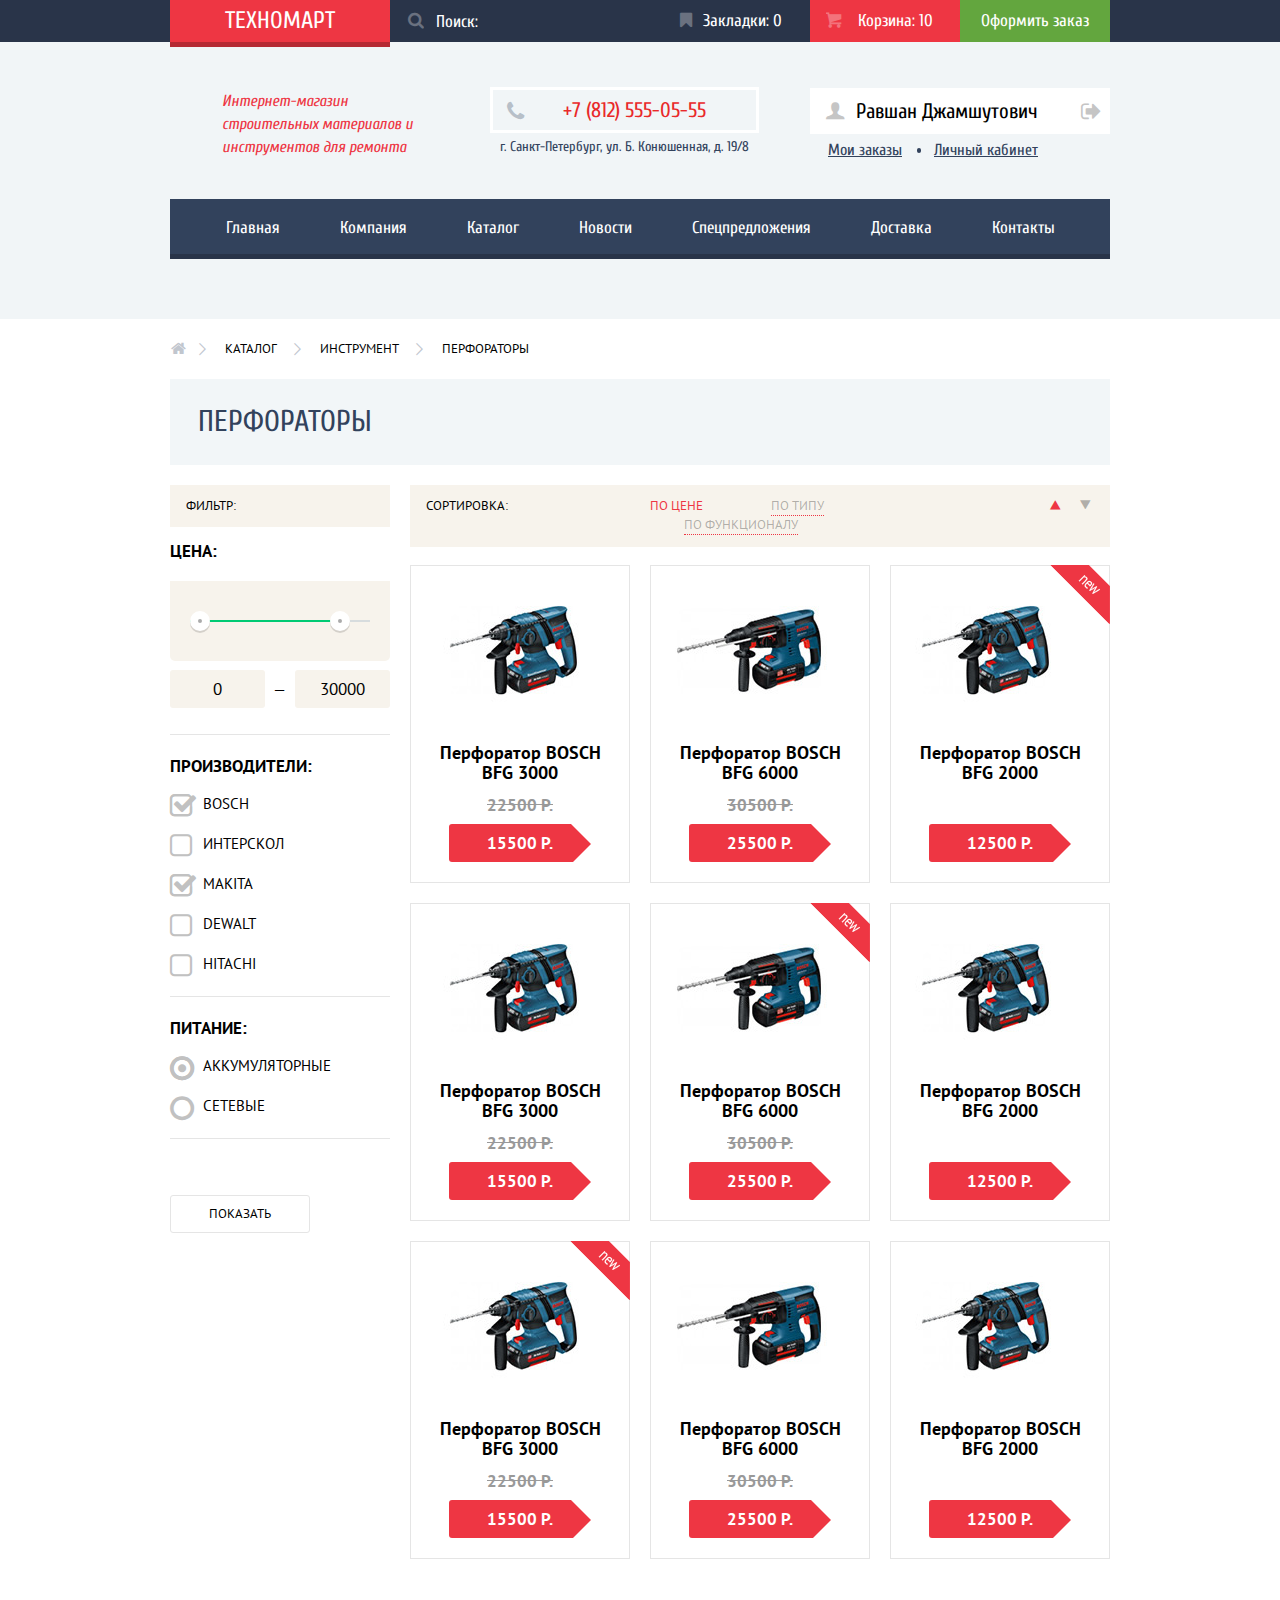
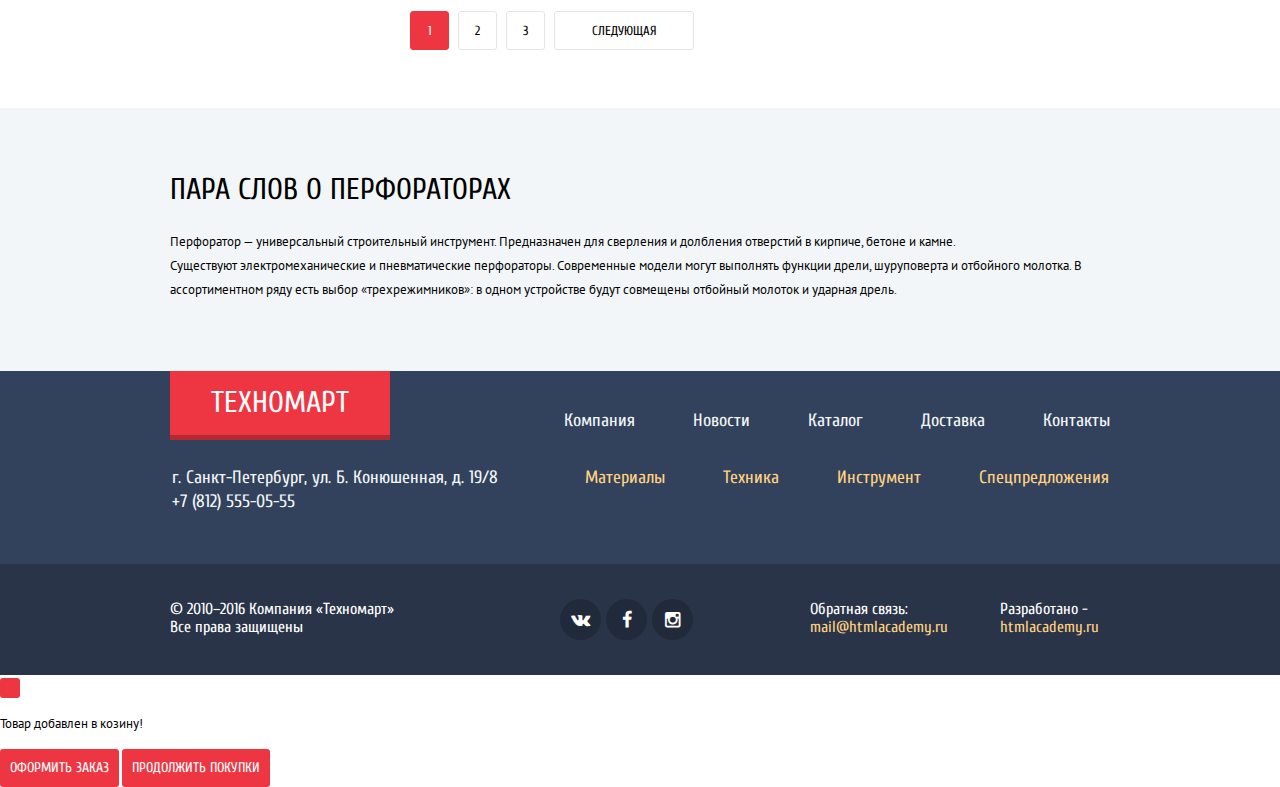
==== catalog.html @ 9ab0a79d "flag-new" ====
<!DOCTYPE html>
<html lang="ru">
  <head>
    <meta charset="utf-8">
    <title>Техномарт - Каталог</title>
    <link rel="stylesheet" href="css/normalize.css">
    <link rel="stylesheet" href="https://fonts.googleapis.com/css?family=Cuprum:400,400i,700%7CPT+Sans:400,700&subset=cyrillic">
    <link rel="stylesheet" href="css/style.css">
  </head>
  <body>
    <header class="main-header">
      <div class = "header-top-bar">
        <div class="wrapper clearfix">
          <div class="logo">
            <a class="logo-catalog" href="index.html">Техномарт</a>
          </div>
          <div class="form-search">
            <form action="/search" method="post">
              <input class ="search" id="search" name ="search" type="search" placeholder="Поиск:">
              <label class="icon-search icon-item" for="search"></label>
            </form>
          </div>
          <ul class="additional-menu">
            <li class="bookmarks"><a class="icon-item" href="#">Закладки: 0</a></li>
            <li class="cart"><a class="icon-item item-menu-full" href="#">Корзина: 10</a></li>
            <li class="order"><a href="#">Оформить заказ</a></li>
          </ul>
        </div>
      </div>
      <div class="header-bottom-bar">
        <div class="wrapper  wrapper-header-bar">
          <div class="shop-info clearfix">
            <p class="shop-about">
              Интернет-магазин строительных материалов и инструментов для ремонта
            </p>
            <div class="shop-contacts">
              <div class="shop-phone">
                +7 (812) 555-05-55
              </div>
              <p class="shop-adress">
                г. Санкт-Петербург, ул. Б. Конюшенная, д. 19/8
              </p>
            </div>
            <div class="user-block">
              <div class="user-block-sign-out">
                <div class="btn-user">
                  <a class="btn btn-user-block user-profile icon-item" href="user-profile.html">Равшан Джамшутович</a>
                  <a class="btn btn-user-block user-sign-out icon-item" href="user-sign-out.html"></a>
                </div>
                <div class="user-info">
                  <a class="my-orders" href="my-orders.html">Мои заказы</a>
                  <a class="user-management" href="user-management.html">Личный кабинет</a>
                </div>
              </div>
            </div>
          </div>
          <nav class="main-navigation">
            <ul>
              <li class="main-navigation-item"><a href="index.html">Главная</a></li>
              <li class="main-navigation-item"><a href="#">Компания</a></li>
              <li class="main-navigation-item"><a href="#">Каталог</a></li>
              <li class="main-navigation-item"><a href="#">Новости</a></li>
              <li class="main-navigation-item"><a href="#">Спецпредложения</a></li>
              <li class="main-navigation-item"><a href="#">Доставка</a></li>
              <li class="main-navigation-item"><a href="#">Контакты</a></li>
            </ul>
          </nav>
        </div>
      </div>
    </header>
    <main>
      <div class="wrapper">
        <ul class="breadcrumbs">
  	      <li class="breadcrumbs-index">
  		      <a href="index.html" class="icon-home"></a>
  	      </li>
  	      <li>
  		      <a href="#">Каталог</a>
  	      </li>
          <li>
  		      <a href="#">Инструмент</a>
  	      </li>
  	      <li>
  		      <a>Перфораторы</a>
  	      </li>
        </ul>
        <h1 class="page-title">Перфораторы</h1>
        <div class="catalog-content clearfix">
          <div class="filter-block">
            <form action="https://echo.htmlacademy.ru" method="get">
              <div class="form-title">Фильтр:</div>
              <fieldset class="price-block">
                <legend>Цена:</legend>
                <div class="range-controls">
                  <div class="scale">
                    <div class="bar"></div>
                  </div>
                  <div class="toggle toggle-min"></div>
                  <div class="toggle toggle-max"></div>
                </div>
                <div class="price-controls">
                  <input class="min-price" type="text" name="min-price" value="0">
                  <span>&mdash;</span>
                  <input class="max-price" type="text" name="max-price" value="30000">
                </div>
              </fieldset>

              <fieldset class="brands-block">
                <legend>Производители:</legend>
                <input class="filter-item" id="bosch" type="checkbox" name="bosch" checked>
                <label for="bosch">Bosch</label>
                <input class="filter-item" id = "interscol" type="checkbox" name="interscol">
                <label for="interscol">Интерскол</label>
                <input class="filter-item" id="makita" type="checkbox" name="makita" checked>
                <label for="makita">Makita</label>
                <input class="filter-item" id="dewalt" type="checkbox" name="dewalt">
                <label for="dewalt">Dewalt</label>
                <input class="filter-item" id="hitachi" type="checkbox" name="hitachi">
                <label for="hitachi">Hitachi</label>
              </fieldset>

              <fieldset class="product-type-block">
                <legend>Питание:</legend>
                <input class="filter-item" id="battery" type="radio" name="product-group" value="battery" checked>
                <label for="battery">Аккумуляторные</label>
                <input class="filter-item" id="net" type="radio" name="product-group" value="net">
                <label for="net">Сетевые</label>
              </fieldset>

              <button class="btn-filter btn-filter-hotels" type="submit">Показать</button>
            </form>
          </div>
          <div class="filter-results">
            <div class="sort clearfix">
              <span class="sort-title">Сортировка:</span>
              <ul class="sort-type">
                <li>
                  <a class="active-sort-item" href="#">по цене</a>
                </li>
                <li>
                  <a href="#">по типу</a>
                </li>
                <li>
                  <a href="#">по функционалу</a>
                </li>
              </ul>
              <ul class="sort-order">
                <li>
                  <a class="icon-up-dir active-sort-item" href="#"></a>
                </li>
                <li>
                  <a class="icon-down-dir" href="#"></a>
                </li>
              </ul>
            </div>
            <div class="product-list">
              <article class="product product-catalog">
                <div class="actions">
                  <a class="buy" href="#">Купить</a>
                  <a class="bookmark" href="#">В закладки</a>
                </div>
                <div class="image">
                  <img src="img/perforator-bfg-3000.jpg" width="218" height="177" alt="Перфоратор Bosch BFG-3000">
                </div>
                <h1 class="product-title">
                  <a href="#">
                    <span class="product-name">Перфоратор BOSCH</span>
                    <span class="product-type">BFG 3000</span>
                  </a>
                </h1>
                <div class="old-price">22500 Р.</div>
                <div class="price">15500 Р.</div>
              </article>
              <article class="product product-catalog">
                <div class="actions">
                  <a class="buy" href="#">Купить</a>
                  <a class="bookmark" href="#">В закладки</a>
                </div>
                <div class="image">
                  <img src="img/perforator-bfg-6000.jpg" width="218" height="177" alt="Перфоратор BOSCH BFG-6000">
                </div>
                <h1 class="product-title">
                  <a href="#">
                    <span class="product-name">Перфоратор BOSCH</span>
                    <span class="product-type">BFG 6000</span>
                  </a>
                </h1>
                <div class="old-price">30500 Р.</div>
                <div class="price">25500 Р.</div>
              </article>
              <article class="product product-catalog flag-new">
                <div class="actions">
                  <a class="buy" href="#">Купить</a>
                  <a class="bookmark" href="#">В закладки</a>
                </div>
                <div class="image">
                  <img src="img/perforator-bfg-2000.jpg" width="218" height="177" alt="Перфоратор BOSCH BFG-2000">
                </div>
                <h1 class="product-title">
                  <a href="#">
                    <span class="product-name">Перфоратор BOSCH</span>
                    <span class="product-type">BFG 2000</span>
                  </a>
                </h1>
                <div class="old-price"></div>
                <div class="price">12500 Р.</div>
              </article>
              <article class="product product-catalog">
                <div class="actions">
                  <a class="buy" href="#">Купить</a>
                  <a class="bookmark" href="#">В закладки</a>
                </div>
                <div class="image">
                  <img src="img/perforator-bfg-3000.jpg" width="218" height="177" alt="Перфоратор BOSCH BFG-3000">
                </div>
                <h1 class="product-title">
                  <a href="#">
                    <span class="product-name">Перфоратор BOSCH</span>
                    <span class="product-type">BFG 3000</span>
                  </a>
                </h1>
                <div class="old-price">22500 Р.</div>
                <div class="price">15500 Р.</div>
              </article>
              <article class="product product-catalog flag-new">
                <div class="actions">
                  <a class="buy" href="#">Купить</a>
                  <a class="bookmark" href="#">В закладки</a>
                </div>
                <div class="image">
                  <img src="img/perforator-bfg-6000.jpg" width="218" height="177" alt="Перфоратор BOSCH BFG-6000">
                </div>
                <h1 class="product-title">
                  <a href="#">
                    <span class="product-name">Перфоратор BOSCH</span>
                    <span class="product-type">BFG 6000</span>
                  </a>
                </h1>
                <div class="old-price">30500 Р.</div>
                <div class="price">25500 Р.</div>
              </article>
              <article class="product product-catalog">
                <div class="actions">
                  <a class="buy" href="#">Купить</a>
                  <a class="bookmark" href="#">В закладки</a>
                </div>
                <div class="image">
                  <img src="img/perforator-bfg-2000.jpg" width="218" height="177" alt="Перфоратор BOSCH BFG-2000">
                </div>
                <h1 class="product-title">
                  <a href="#">
                    <span class="product-name">Перфоратор BOSCH</span>
                    <span class="product-type">BFG 2000</span>
                  </a>
                </h1>
                <div class="old-price"></div>
                <div class="price">12500 Р.</div>
              </article>
              <article class="product product-catalog flag-new">
                <div class="actions">
                  <a class="buy" href="#">Купить</a>
                  <a class="bookmark" href="#">В закладки</a>
                </div>
                <div class="image">
                  <img src="img/perforator-bfg-3000.jpg" width="218" height="177" alt="Перфоратор BOSCH BFG-3000">
                </div>
                <h1 class="product-title">
                  <a href="#">
                    <span class="product-name">Перфоратор BOSCH</span>
                    <span class="product-type">BFG 3000</span>
                  </a>
                </h1>
                <div class="old-price">22500 Р.</div>
                <div class="price">15500 Р.</div>
              </article>
              <article class="product product-catalog">
                <div class="actions">
                  <a class="buy" href="#">Купить</a>
                  <a class="bookmark" href="#">В закладки</a>
                </div>
                <div class="image">
                  <img src="img/perforator-bfg-6000.jpg" width="218" height="177" alt="Перфоратор BOSCH BFG-6000">
                </div>
                <h1 class="product-title">
                  <a href="#">
                    <span class="product-name">Перфоратор BOSCH</span>
                    <span class="product-type">BFG 6000</span>
                  </a>
                </h1>
                <div class="old-price">30500 Р.</div>
                <div class="price">25500 Р.</div>
              </article>
              <article class="product product-catalog">
                <div class="actions">
                  <a class="buy" href="#">Купить</a>
                  <a class="bookmark" href="#">В закладки</a>
                </div>
                <div class="image">
                  <img src="img/perforator-bfg-2000.jpg" width="218" height="177" alt="Перфоратор BOSCH BFG-2000">
                </div>
                <h1 class="product-title">
                  <a href="#">
                    <span class="product-name">Перфоратор BOSCH</span>
                    <span class="product-type">BFG 2000</span>
                  </a>
                </h1>
                <div class="old-price"></div>
                <div class="price">12500 Р.</div>
              </article>
            </div>
            <ul class="pagination">
              <li>
                <a href="#prev" class="btn prev-btn-page">предыдущая</a>
              </li>
              <li>
                <a href="#1" class="btn btn-page current">1</a>
              </li>
              <li>
                <a href="#2" class="btn btn-page">2</a>
              </li>
              <li>
                <a href="#3" class="btn btn-page">3</a>
              </li>
              <li>
                <a href="#next" class="btn next-btn-page">следующая</a>
              </li>
            </ul>
          </div>
        </div>
      </div>

      <div class="catalog-info">
        <div class="wrapper">
          <h2 class="catalog-info-title">Пара слов о перфораторах</h2>
          <p class="catalog-info-text">
            Перфоратор — универсальный строительный инструмент. Предназначен для сверления и долбления отверстий в кирпиче, бетоне и камне.<br>
            Существуют электромеханические и пневматические перфораторы. Современные модели могут выполнять функции дрели, шуруповерта и отбойного молотка. В ассортиментном ряду есть выбор «трехрежимников»: в одном устройстве будут совмещены отбойный молоток и ударная дрель.
          </p>
        </div>
      </div>

    </main>
    <footer class="main-footer">
      <div class="footer-top-bar">
        <div class="wrapper">
          <div class="top-container clearfix">
            <a class="logo" href="index.html">Техномарт</a>
            <ul class="footer-navigation">
              <li><a href="#">Компания</a></li>
              <li><a href="#">Новости</a></li>
              <li><a href="#">Каталог</a></li>
              <li><a href="#">Доставка</a></li>
              <li><a href="#">Контакты</a></li>
            </ul>
          </div>
          <div class="bottom-container clearfix">
            <p class="footer-contacts">
              г. Санкт-Петербург, ул. Б. Конюшенная, д. 19/8<br>
              +7 (812) 555-05-55
            </p>
            <ul class="footer-navigation-additional">
              <li><a href="#">Материалы</a></li>
              <li><a href="#">Техника</a></li>
              <li><a href="#">Инструмент</a></li>
              <li><a href="#">Спецпредложения</a></li>
            </ul>
          </div>
        </div>
      </div>
      <div class="footer-bottom-bar">
        <div class="wrapper clearfix">
          <div class="footer-company">
            <p>
              © 2010–2016 Компания «Техномарт»<br>
              Все права защищены
            </p>
          </div>
          <div class="footer-social">
            <a class="social-btn social-btn-vk" href="#"></a>
            <a class="social-btn social-btn-fb" href="#"></a>
            <a class="social-btn social-btn-inst" href="#"></a>
          </div>
          <div class="footer-info">
            <span class="footer-info-title">Обратная связь:</span>
            <a class="footer-info-text" href="mailto:mail@htmlacademy.ru">mail@htmlacademy.ru</a>
          </div>
          <div class="footer-info footer-designed">
            <span class="footer-info-title">Разработано -</span>
            <a class="footer-info-text" href="http://htmlacademy.ru">htmlacademy.ru</a>
          </div>
        </div>
      </div>
    </footer>
    <div class="message-info-add-card">
      <div class="btn btn-close"></div>
      <p class="information-message">
        Товар добавлен в козину!
      </p>
      <div class="bottom-part">
        <a class="btn btn-to-order" href="#">Оформить заказ</a>
        <a class="btn btn-back-catalog" href="#">Продолжить покупки</a>
      </div>
    </div>
  </body>
</html>
---- css/style.css ----
html,
body {
  margin: 0;
  padding: 0;
}

body {
  font-size: 13px;
  line-height: 24px;
  font-weight: 400;
  font-family: "PT Sans", "Arial", sans-serif;
  color: #000000;

  background-color: #ffffff;
}

@font-face {
  font-weight: normal;
  font-style: normal;

  font-family: "symbols-technomart";
  src: url("../fonts/symbols-technomart.woff") format("woff"),
       url("../fonts/symbols-technomart.woff2") format("woff2");
}

[class^="icon-"]::before,
[class*=" icon-"]::before {
  display: inline-block;
  vertical-align: top;
  width: 1em;
  margin-right: 0.2em;
  margin-left: 0.2em;

  font-weight: normal;
  line-height: 1em;
  font-family: "symbols-technomart";
  text-align: center;
  text-transform: none;
  text-decoration: inherit;
  font-style: normal;
  font-variant: normal;
  speak: none;
}

.icon-left::before { content: "\3c"; } /* "&lt;" */
.icon-right::before { content: "\3e"; } /* "&gt;" */
.icon-basket::before { content: "\62"; } /* "b" */
.icon-facebook::before { content: "\66"; } /* "f" */
.icon-twitter::before { content: "\74"; } /* "t" */
.icon-vk::before { content: "\76"; } /* "v" */
.icon-up::before { content: "\2c4"; } /* "˄" */
.icon-down::before { content: "\2c5"; } /* "˅" */
.icon-left-big::before { content: "\2190"; } /* "←" */
.icon-right-big::before { content: "\2192"; } /* "→" */
.icon-login::before { content: "\2386"; } /* "⎆" */
.icon-logout::before { content: "\241b"; } /* "␛" */
.icon-up-dir::before { content: "\25b2"; } /* "▲" */
.icon-down-dir::before { content: "\25bc"; } /* "▼" */
.icon-circle::before { content: "\25cb"; } /* "○" */
.icon-circle-dot::before { content: "\25cf"; } /* "●" */
.icon-star::before { content: "\2605"; } /* "★" */
.icon-check-off::before { content: "\2610"; } /* "☐" */
.icon-check-on::before { content: "\2611"; } /* "☑" */
.icon-youtube::before { content: "\f39e"; } /* "" */
.icon-home::before { content: "🏠"; } /* "\1f3e0" */
.icon-user::before { content: "👨"; } /* "\1f468" */
.icon-phone::before { content: "📞"; } /* "\1f4de" */
.icon-instagramm::before { content: "📷"; } /* "\1f4f7" */
.icon-search::before { content: "🔍"; } /* "\1f50d" */
.icon-bookmark::before { content: "🔖"; } /* "\1f516" */

h2 {
  font-family: "Cuprum", "Arial", sans-serif;
  font-weight: 400;
  color: #000000;
  text-transform: uppercase;
}

.clearfix::after {
  content: "";
  display: table;
  clear: both;
}

.wrapper {
  width: 940px;
  margin: 0 auto;
  padding: 0 10px;
}

.main-header {
  background-color: #f1f5f7;
  color: #000000;
}

.main-header-index {
  margin-bottom: 60px;
}

.header-top-bar {
  background-color: #293449;
  color: #ffffff;
}

.logo {
  float: left;
  width: 220px;
  box-sizing: border-box;
  background-color: #ee3643;

  font-weight: 400;
  font-family: "Cuprum", "Arial", sans-serif;
  color: #ffffff;
  text-transform: uppercase;

  box-shadow: 0 5px 0 0 #b52933;
}

.main-header .logo-index,
.main-header .logo-catalog {
  margin: 0;
  padding: 9px 10px;

  font-size: 24px;
  line-height: 24px;
  text-align: center;
}

.main-header .logo-index {
  font-weight: 400;
}

.main-header .logo-catalog {
  display: block;
  text-decoration: none;
  outline: none;
  font-family: "Cuprum", "Arial", sans-serif;
  color: inherit;
}

.main-header .logo:hover {
  background-color: #ca2c37;
  box-shadow: 0 5px 0 0 #9a212a;
}

.main-header .logo:active {
  background-color: #ba2732;
  box-shadow: 0 5px 0 0 #8e1e26;
}

.form-search {
  box-sizing: border-box;
  float: left;
  width: 270px;
  position: relative;
  font-size: 0;
}

.icon-search::before {
  top: 12px;
  left: 14px;
  content: "\1f50d";
}

.search {
  box-sizing: border-box;
  width: 100%;
  padding: 12px 10px;
  padding-left: 46px;
  background-color: transparent;
  font-family: "Cuprum", "Arial", sans-serif;
  font-size: 17px;
  line-height: 18px;
  height: 42px;
  color: inherit;
  border: none;
  outline: none;
}

.search:focus {
  background-color: #ffffff;
  color: #000000;
}

.search:focus ~ label::before {
  color: #ee3643;
  opacity: 1;
}

.search::-webkit-input-placeholder {
  color: #ffffff;
  opacity: 1;
}

.search::-moz-placeholder {
  color: #ffffff;
  opacity: 1;
}

.additional-menu {
  float: right;
  width: 450px;

  margin: 0;
  padding: 0;

  list-style: none;
  font-family: "Cuprum", "Arial", sans-serif;
  font-size: 0;
}

.additional-menu li {
  display: inline-block;
  vertical-align: top;

  font-size: 17px;
  line-height: 18px;
}

.additional-menu a {
  display: block;
  padding: 12px 21px;

  color: inherit;
  text-decoration: none;
}

.item-menu-full {
  background-color: #ee3643;
  color: #ffffff;
}

.icon-item::before {
  font-family: "symbols-technomart";
  font-size: 17px;
  line-height: 18px;
  position: absolute;
  color: #ffffff;
  opacity: 0.3;
}

.bookmarks a {
  position: relative;
  box-sizing: border-box;
  padding-left: 43px;
  padding-right: 10px;
  width: 150px;
}

.bookmarks a::before {
  left: 14px;
  content: "\1f516";
}

.cart a {
  position: relative;
  box-sizing: border-box;
  padding-left: 48px;
  padding-right: 10px;
  width: 150px;
}

.cart a::before {
  left: 12px;
  content: "\62";
}

.search::before {
  left: 17px;
  content: "\1f50d";
}

.order a {
  background-color: #63a63e;
}

.additional-menu a:hover {
  background-color: #212a3a;
  color: #ffffff;
}

.order a:hover {
  background-color: #5fbb2d;
}

.additional-menu .item-menu-full:hover {
  background-color: #ee3643;
  color: #ffffff;
}

.icon-item:hover::before {
  color: #ffffff;
  opacity: 1;
  cursor: pointer;
}

.additional-menu a:active {
  background-color: #161d29;
  opacity: 0.6;
}

.order a:active {
  background-color: #518534;
  opacity: 0.6;
}

.additional-menu .item-menu-full:active {
  background-color: #ee3643;
  color: #ffffff;
}

.icon-item:active::before {
  opacity: 0.5;
}

.icon-search:active::before {
  color: #ee3643;
}

.shop-about {
  float: left;
  width: 300px;
  box-sizing: border-box;
  margin: 0;
  margin-right: 20px;
  padding: 48px 52px;
  padding-bottom: 40px;

  font-family: "Cuprum", "Arial", sans-serif;
  font-weight: 400;
  font-size: 16px;
  line-height: 23px;
  font-style: italic;
  color: #ee3643;
}

.shop-contacts {
  float: left;
  width: 300px;

  font-family: "Cuprum", "Arial", sans-serif;
  font-weight: 400;
  font-size: 0;
}

.shop-phone {
  position: relative;
  display: inline-block;
  vertical-align: top;
  margin: 0;
  margin-top: 45px;
  padding: 11px 50px;
  padding-left: 70px;
  border: 3px solid #ffffff;
  text-align: center;
  font-size: 21px;
  line-height: 18px;
  color: #e9292a;
}

.shop-phone::before {
  font-family: "symbols-technomart";
  font-size: 22px;
  line-height: 18px;
  position: absolute;
  color: #b7bfc8;
  top: 12px;
  left: 14px;
  content: "\1f4de";
}

.shop-adress {
  display: inline-block;
  vertical-align: top;
  margin: 0;
  padding: 2px 10px;
  font-size: 14px;
  line-height: 24px;
  color: #32425c;
}

.user-block {
  float: right;
  width: 300px;
}

.user-block-sign-in,
.user-block-sign-out {
  margin: 0;
  margin-top: 46px;
  font-size: 0;
}

.btn {
  display: inline-block;
  vertical-align: middle;
  padding: 10px 10px;
  text-align: center;
  text-decoration: none;
  text-transform: uppercase;
  font-size: 14px;
  line-height: 18px;
  font-family: "Cuprum", "Arial", sans-serif;
  background-color: #ee3643;
  color: #ffffff;
  border: none;
  outline: none;
  cursor: pointer;
  border-radius: 3px;
}

.btn-user {
  margin-bottom: 4px;
  padding: 10px 0;
  background-color: #ffffff;
  color: #000000;
}

.btn-user-block {
  padding: 13px 24px;
  background-color: #ffffff;
  color: #000000;
  font-size: 21px;
  line-height: 18px;
  text-transform: none;
}

.btn-login {
  position: relative;
  margin-left: 20px;
  margin-right: 10px;
  padding-left: 46px;
}

.user-profile {
  position: relative;
  margin-right: 10px;
  padding: 0;
  padding-left: 46px;
}

.user-sign-out {
  position: relative;
  padding-left: 28px;
  padding-right: 10px;
}

.btn-login::before {
  font-size: 22px;
  color: #c5c5c5;
  opacity: 1;
  content: "\2386";
  left: 10px;
  top: 12px;
}

.user-profile::before {
  font-size: 18px;
  color: #c5c5c5;
  opacity: 1;
  content: "\1f468";
  left: 12px;
}

.user-sign-out::before {
  font-size: 22px;
  color: #c5c5c5;
  opacity: 1;
  content: "\241b";
  top: 4px;
  left: 28px;
}

.user-block a:hover::before {
  color: #32425c;
}

.user-info a {
  display: inline-block;
  vertical-align: top;
  font-family: "Cuprum", "Arial", sans-serif;
  font-size: 16px;
  color: #32425c;
}

.user-info a:hover,
.user-block-sign-in a:hover {
  color: #ee3643;
}

.user-info a:active {
  color: #cacfd5;
}

.btn-user a:active,
.user-block-sign-in a:active {
  color: #cacaca;
}

.btn-user a:active::before,
.user-block-sign-in a:active::before {
  color: #c5c5c5;
  opacity: 1;
}

.my-orders {
  position: relative;
  padding-right: 20px;
  margin-left: 18px;
  margin-right: 12px;
}

.my-orders::after {
  position: absolute;
  top: 50%;
  right: 1px;
  margin-top: -2px;
  content: "";
  display: block;
  width: 4px;
  height: 5px;
  border-radius: 2px;
  background-color: #32425c;
}

.wrapper-header-bar {
  border-bottom: 1px solid transparent;
}

.main-navigation {
  margin-bottom: 64px;
  background-color: #32425c;
  color: #ffffff;
  box-shadow: 0 5px 0 0 #293449;
}

.main-navigation ul {
  margin: 0;
  padding: 0;
  list-style: none;
  font-family: "Cuprum", "Arial", sans-serif;
  font-size: 0;
  text-align: center;
}

.main-navigation li {
  display: inline-block;
  vertical-align: top;
  font-size: 17px;
  line-height: 17px;
}

.main-navigation a {
  display: block;
  padding: 18px 30px;
  padding-top: 20px;
  color: inherit;
  text-decoration: none;
}

.main-navigation a:hover {
  background-color: #293449;
}

.main-navigation a:active {
  background-color: #1d2739;
  color: rgba(255, 255, 255, 0.5);
}

.promo {
  margin-bottom: 52px;
}

.promo .promo-row-top {
  margin-bottom: 20px;
}

.promo .promo-column {
  box-sizing: border-box;
  float: left;
  width: 300px;
  margin-right: 20px;
}

.promo .promo-slider {
  position: relative;
  width: 620px;
  height: 265px;
  background-color: #554939;
  color: #ffffff;
}

.promo-slider-controls {
  position: absolute;
  bottom: 22px;
  left: 50%;
  transform: translate(-50%, 0);
  margin-left: 5px;
  z-index: 20;
  font-size: 0;
}

.promo-slider > input[type="radio"] {
  display: none;
}

.promo-slider-controls label {
  display: inline-block;
  vertical-align: top;
  width: 6px;
  height: 6px;
  margin-right: 10px;
  background-color: #ffffff;
  border: 2px solid #ffffff;
  border-radius: 50%;
  cursor: pointer;
}

.promo-slider .btn-listing::before {
  position: absolute;
  top: 50%;
  margin-top: -10px;
  content: "";
  display: block;
  box-sizing: border-box;
  width: 27px;
  height: 27px;
  border-top: 3px solid #ffffff;
  border-right: 3px solid #ffffff;
  z-index: 20;
}

.promo-slider .left::before {
  left: 30px;
  transform: rotate(225deg);
  cursor: pointer;
}

.promo-slider .right::before {
  right: 26px;
  transform: rotate(45deg);
  cursor: pointer;
}

.promo .promo-slide {
  overflow: hidden;
  display: none;
  width: 620px;
  height: 265px;
}

#btn-promo-1:checked ~ .promo-slides .promo-slide:nth-child(1),
#btn-promo-2:checked ~ .promo-slides .promo-slide:nth-child(2) {
  display: block;
}

.promo-slides .promo-slide:nth-child(1) {
  background-color: #554939;
  background-image: url("../img/promo-slider-perforator.jpg");
  background-repeat: no-repeat;
  background-position: 0 0;
  color: #ffffff;
}

.promo-slides .promo-slide:nth-child(2) {
  background-color: #1f1412;
  background-image: url("../img/promo-slider-drill.jpg");
  background-repeat: no-repeat;
  background-position: 0 0;
  color: #ffffff;
}

#btn-promo-1:checked ~ .promo-slider-controls label[for="btn-promo-1"],
#btn-promo-2:checked ~ .promo-slider-controls label[for="btn-promo-2"] {
  background-color: #ee3643;
}

.promo-slide-title {
  margin: 0;
  margin-bottom: 6px;
  padding-top: 25px;
  padding-left: 24px;

  font-family: "Cuprum", "Arial", sans-serif;
  font-weight: 700;
  font-size: 36px;
  line-height: 30px;
  text-transform: uppercase;
}

.promo-slide-info {
  margin: 0;
  margin-bottom: 102px;
  padding-left: 24px;
  height: 44px;
  font-size: 18px;
  line-height: 22px;
}

.promo .promo-column:last-child {
  margin-right: 0;
}

.promo .promo-item {
  position: relative;
  padding-right: 110px;
}

.promo .promo-item::after {
  position: absolute;
  content: "";
  top: 25%;
  right: 0;
  background: url("../img/sprite.png") no-repeat 0 0;
  z-index: 20;
}

.promo .materials {
  background-color: #f6b22d;
}

.promo .materials::after {
  right: 42px;
  width: 44px;
  height: 65px;
  background-position: -10px -264px;
}

.promo .tool {
  background-color: #4aafde;
}

.promo .tool::after {
  right: 28px;
  width: 75px;
  height: 61px;
  background-position: -10px -723px;
}

.promo .technology {
  background-color: #cc79d1;
}

.promo .technology::after {
  right: 31px;
  width: 78px;
  height: 62px;
  background-position: -10px -641px;
}

.promo .discount {
  margin-bottom: 20px;
  background-color: #85d179;
}

.promo .discount::after {
  right: 45px;
  margin-top: -4px;
  width: 59px;
  height: 72px;
  background-position: -10px -93px;
}

.promo .delivery {
  background-color: #f6b22d;
}

.promo .delivery::after {
  right: 31px;
  width: 78px;
  height: 63px;
  background-position: -10px -10px;
}

.promo .promo-title {
  margin: 0;
  margin-bottom: 13px;
  padding-top: 20px;
  padding-left: 22px;
  font-size: 24px;
  line-height: 30px;
  font-weight: 700;
  color: #ffffff;
  text-transform: none;
}

.promo .btn-promo {
  margin-left: 24px;
  margin-bottom: 22px;
  min-width: 115px;
  background: #000000;
  background: rgba(0, 0, 0, 0.1);
  color: #ffffff;
}

.promo .btn-promo:hover {
  background: rgba(0, 0, 0, 0.2);
}

.promo .btn-promo:active {
  background: rgba(0, 0, 0, 0.3);
}

.btn-catalog {
  margin-left: 24px;
  margin-bottom: 22px;
  width: 175px;
  max-height: 30px;
  overflow: hidden;
}

.btn-catalog:hover {
  background-color: #ca2c37;
}

.btn-catalog:active {
  background-color: #ba2732;
}

.popular-title {
  margin-bottom: 20px;
  background-color: #f7f3ec;
}

.popular-title h2 {
  float: left;
  margin: 0;
  padding: 25px 24px;
  padding-top: 30px;
  padding-left: 27px;
  max-width: 556px;
  font-size: 30px;
  line-height: 30px;
  color: #32425c;
}

.popular-title a {
  float: right;
  width: 232px;
  margin: 26px 24px;
}

.popular-product-list,
.product-list {
  font-size: 0;
}

.product-list {
  margin-bottom: 32px;
}

.sort {
  margin-bottom: 18px;
  padding: 12px 0;
  font-size: 13px;
  line-height: 18px;
  text-transform: uppercase;
  background-color: #f7f3ec;
}

.sort-title {
  box-sizing: border-box;
  float: left;
  width: 220px;
  margin-right: 20px;
  padding-left: 16px;
}

.sort-type {
  float: left;
  width: 380px;
  margin: 0;
  padding: 0;
  list-style: none;
  font-size: 0;
}

.sort-type li {
  display: inline-block;
  vertical-align: top;
  padding: 0 34px;
  font-size: 13px;
  line-height: 18px;
}

.sort-type a {
  display: block;
  font: inherit;
  color: rgba(0, 0, 0, 0.3);
  text-decoration: none;
  text-transform: uppercase;
  border-bottom: 1px dotted #ee3643;
}

.sort-type a:hover {
  color: #000000;
  border-bottom: 1px solid #ee3643;
}

.sort-type li:first-child {
  padding-left: 0;
}

.sort-type li:last-child {
  padding-right: 25px;
}

.sort-order {
  float: right;
  width: 60px;
  margin: 0;
  padding: 0;
  list-style: none;
  font-size: 0;
}

.sort-order li {
  display: inline-block;
  vertical-align: top;
}

.sort-order a {
  position: relative;
  display: block;
  width: 30px;
  padding: 0;
  color: rgba(0, 0, 0, 0.3);
  text-decoration: none;
}

.sort-order a::before {
  font-size: 23px;
  line-height: 20px;
  margin-top: -2px;
  margin-left: -6px;
}

.sort-order a:hover::before {
  color: #000000;
}

.sort-type .active-sort-item,
.sort-order .active-sort-item::before,
.sort-type .active-sort-item:hover,
.sort-order .active-sort-item:hover::before {
  color: #ee3643;
  border: none;
}

.product {
  position: relative;
  display: inline-block;
  vertical-align: top;
  width: 218px;
  font-size: 18px;
  line-height: 20px;
  font-weight: 700;
  text-align: center;
  margin-bottom: 20px;
  margin-right: 20px;
  border: 1px solid #e5e5e5;
}

.product-index:nth-child(4n) {
  margin-right: 0;
}

.product-catalog:nth-child(3n) {
  margin-right: 0;
}

.flag-new::before {
  position: absolute;
  content: "";
  top: 0;
  right: 0;
  background: url("../img/sprite.png") no-repeat 0 0;
  width: 60px;
  height: 59px;
  background-position: -10px -185px;
  z-index: 20;
}

.product.flag-new::before {
  top: -1px;
  right: -1px;
}

.product .image {
  width: 218px;
  height: 177px;
}

.product img {
  max-width: 100%;
}

.product .product-title {
  min-height: 40px;
  margin: 0;
  margin-bottom: 13px;
  padding: 0 25px;
  font: inherit;
  color: inherit;
}

.product-title a {
  font: inherit;
  color: inherit;
  text-decoration: none;
}

.product .product-name,
.product .product-type {
  display: block;
}

.product .old-price {
  min-height: 18px;
  margin-top: 12px;
  margin-bottom: 10px;
  color: #999999;
  text-decoration: line-through;
  font-size: 17px;
  line-height: 18px;
}

.product .price {
  position: relative;
  width: 82px;
  margin: 10px auto;
  margin-bottom: 20px;
  padding: 10px 30px;
  color: #ffffff;
  background-color: #ee3643;
  font-size: 17px;
  line-height: 18px;
  border-radius: 3px;
}

.product .price::after {
  content: "";
  position: absolute;
  top: 0;
  right: -20px;
  width: 0;
  height: 0;
  border: 20px solid #ffffff;
  border-left-color: transparent;
}

.product .actions {
  display: none;
  position: absolute;
  top: 0;
  left: 0;
  width: 218px;
  height: 97px;
  padding: 40px 0;
  padding-top: 43px;
  background-color: #ffffff;
  z-index: 10;
}

.product .buy,
.product .bookmark {
  display: block;
  width: 129px;
  margin: 0 auto;
  margin-bottom: 7px;
  padding: 7px 0;
  border: 3px solid #63a63e;
  border-bottom-color: #367315;
  background-color: #63a63e;
  color: #ffffff;
  font-size: 14px;
  line-height: 18px;
  font-weight: 400;
  font-family: "Cuprum", "Arial", sans-serif;
  text-decoration: none;
  text-transform: uppercase;
  border-radius: 3px;
}

.product .bookmark {
  background-color: #ffffff;
  color: #32425c;
  border-bottom-color: #63a63e;
}

.product .buy {
  position: relative;
}

.product .buy:hover {
  background-color: #5fbb2d;
}

.product .buy:active {
  background-color: #518534;
}

.product .bookmark:hover {
  border-color: #32425c;
}

.product .bookmark:active {
  border-color: #c1c6ce;
  color: rgba(50, 66, 92, 0.3);
}

.product .buy::before {
  font-family: "symbols-technomart";
  content: "\62";
  font-size: 17px;
  line-height: 18px;
  position: absolute;
  left: 12px;
  color: #ffffff;
  text-transform: none;
  opacity: 0.3;
}

.product .buy:hover::before {
  opacity: 1;
}

.product .buy:active::before {
  opacity: 1;
}

.product:hover {
  box-shadow: 0 10px 25px rgba(41, 52, 73, 0.5);
}

.product:hover .actions {
  display: block;
}

.pagination {
  margin: 0;
  margin-bottom: 58px;
  padding: 0;
  white-space: nowrap;
  background-color: #ffffff;

  list-style: none;
  font-family: "PT Sans", "Arial", sans-serif;
  font-size: 0;
}

.pagination li {
  display: inline-block;
  vertical-align: top;
  margin-right: 9px;
}

.pagination a {
  box-sizing: border-box;
  display: inline-block;
  vertical-align: middle;
  height: 39px;
  line-height: 29px;
  min-width: 39px;
  padding: 4px 5px;
  text-align: center;
  border: 1px solid #e5e5e5;
  border-radius: 3px;
  background-color: #ffffff;
  color: #000000;
  font-size: 13px;
}

.pagination .prev-btn-page,
.pagination .next-btn-page {
  min-width: 140px;
}

.pagination li:first-child {
  display: none;
}


.pagination .current,
.pagination .current:hover,
.pagination .current:active {
  background-color: #ee3643;
  border-color: #ee3643;
  color: #ffffff;
}

.pagination a:hover {
  border-color: #bdc6ca;
}

.pagination a:active {
  border-color: #ee3643;
}

.producers-popular {
  margin-bottom: 67px;
}

.producers-list {
  font-size: 0;
}

.producer {
  position: relative;
  display: inline-block;
  vertical-align: top;
  width: 218px;
  height: 143px;
  font-size: 14px;
  margin-bottom: 20px;
  margin-right: 20px;
  border: 1px solid #e7e7e7;
}

.producer:hover {
  box-shadow: 0 10px 25px rgba(41, 52, 73, 0.5);
}

.producer img {
  position: absolute;
  line-height: 0;
  max-width: 100%;
  top: 50%;
  left: 50%;
  transform: translate(-50%, -50%);
}

.producer:active {
  box-shadow: 0 4px 10px rgba(41, 52, 73, 0.5);
}

.producer:active img {
  opacity: 0.3;
}

.producer:nth-child(4n) {
  margin-right: 0;
}

.wrapper-services {
  width: 940px;
  margin: 0 auto;
  padding: 0 30px;
}

.wrapper-services:before {
  background-image: url("../img/services-guarantee.png");
  background-repeat: no-repeat;
  background-position: 588px 238px;
}

.wrapper-services:after {
  background-image: url("../img/services-credit.png");
  background-repeat: no-repeat;
  background-position: 532px 238px;
}

.services {
  background-color: #f2f6f8;
  margin-bottom: 75px;
}

.services-slider {
  position: relative;
  width: 940px;
  height: 284px;
  background-color: transparent;
}

.services-slider-controls {
  position: relative;
  float: left;
  width: 240px;
}

.services-slider-controls:after {
  position: absolute;
  content: "";
  background-image: url("../img/sprite.png");
  background-repeat: no-repeat;
  width: 10px;
  height: 272px;
  background-position: -10px -349px;
  top: 0;
  right: 0;
  margin-top: -42px;
}

.services-slider label {
  display: block;
  vertical-align: top;
  min-width: 6px;
  padding: 16px 22px;
  padding-bottom: 18px;
  background-color: #32425c;
  color: #ffffff;
  font-family: "Cuprum", "Arial", sans-serif;
  font-size: 21px;
  line-height: 120%;
  border-top: 1px solid #405069;
  border-bottom: 1px solid #293449;
  cursor: pointer;
}

.services-slider label:hover {
  background-color: #293449;
  color: #ffffff;
}

.services input[type="radio"] {
  display: none;
}

.services-slides {
  position: relative;
  float: right;
  width: 620px;
  background-color: transparent;
}

.services-slide {
  display: none;
  width: 640px;
  height: 284px;
  overflow: hidden;
  background-color: transparent;
}

#services-btn-1:checked ~ .wrapper-services .services-slide:nth-child(1),
#services-btn-2:checked ~ .wrapper-services .services-slide:nth-child(2),
#services-btn-3:checked ~ .wrapper-services .services-slide:nth-child(3) {
  display: block;
}

.services-title {
  margin: 0;
  margin-bottom: 20px;
  padding-top: 65px;
  font-size: 30px;
  line-height: 24px;
}

.services-info {
  width: 400px;
  margin: 0;
  margin-bottom: 58px;
  padding: 10px 0;
}

.services-slide-title {
  margin: 0;
  margin-bottom: 25px;
  font-family: "Cuprum", "Arial", sans-serif;
  font-weight: 400;
  font-size: 36px;
  line-height: 34px;
  color: #32425c;
  text-transform: uppercase;
}

.services-slide-description {
  margin: 0;
  margin-bottom: 26px;
  color: #000000;
}

.services-slide:nth-child(1) .services-slide-title,
.services-slide:nth-child(1) .services-slide-description {
  padding-right: 80px;
  max-width: 300px;
}

.services-slide:nth-child(2) .services-slide-title,
.services-slide:nth-child(2) .services-slide-description {
  padding-right: 80px;
  max-width: 380px;
}

.services-slide:nth-child(3) .services-slide-title,
.services-slide:nth-child(3) .services-slide-description {
  padding-right: 80px;
  max-width: 300px;
}

.services-slide:nth-child(3) .btn-request {
  padding-left: 44px;
  padding-right: 44px;
}

#services-btn-1:checked ~ .wrapper-services label[for="services-btn-1"],
#services-btn-2:checked ~ .wrapper-services label[for="services-btn-2"],
#services-btn-3:checked ~ .wrapper-services label[for="services-btn-3"] {
  background-color: #ffffff;
  border-color: #ffffff;
  color: #32425c;
}

#services-btn-1:checked ~ .wrapper-services {
  background-color: transparent;
  background-image: url("../img/services-delivery.png");
  background-repeat: no-repeat;
  background-position: 502px 260px;
  color: #000000;
}

#services-btn-2:checked ~ .wrapper-services {
  background-color: transparent;
  background-image: url("../img/services-guarantee.png");
  background-repeat: no-repeat;
  background-position: 588px 236px;
  color: #000000;
}

#services-btn-3:checked ~ .wrapper-services {
  background-color: transparent;
  background-image: url("../img/services-credit.png");
  background-repeat: no-repeat;
  background-position: 532px 236px;
  color: #000000;
}

.company-features {
  float: left;
  width: 540px;
}

.company-features-title {
  margin: 0;
  margin-bottom: 25px;
  font-size: 30px;
  line-height: 120%;
}

.company-features-item {
  margin: 0;
  margin-bottom: 24px;
  width: 540px;
  padding-right: 20px;
}

.company-features-item:last-of-type {
  width: 390px;
  margin-bottom: 20px;
}

.delivery-company-list {
  margin: 0;
  margin-bottom: 16px;
  padding: 0;
  list-style: none;
  font-family: "Cuprum", "Arial", sans-serif;
  font-size: 18px;
  line-height: 20px;
}

.delivery-company-list li {
  position: relative;
  padding-left: 35px;
  padding-bottom: 20px;
}

.delivery-company-list li:before {
  position: absolute;
  content:"";
  width: 25px;
  height: 2px;
  background-color: #fb565a;
  top: 25%;
  left: 0;
  margin-top: -1px;
}

.btn-company {
  width: 200px;
}

.contacts {
  float: right;
  width: 300px;
  padding-left: 20px;
}

.contacts-title {
  margin: 0;
  margin-bottom: 30px;
  padding-top: 6px;
  font-size: 30px;
  line-height: 24px;
}

.contacts-info {
 margin: 0;
 margin-bottom: 31px;
 padding-right: 40px;
 width: 180px;
}

.map {
  margin-bottom: 40px;
  width: 300px;
  height: 158px;
  background-color: #f1efe8;
}

.map img {
  width: 100%;
}

.btn-write-us {
  width: 280px;
}

.page-title {
  margin: 0;
  margin-bottom: 20px;
  padding: 28px 28px;
  background-color: #f2f6f8;
  font-family: "Cuprum", "Arial", sans-serif;
  font-weight: 400;
  font-size: 30px;
  line-height: 30px;
  color: #32425c;
  text-transform: uppercase;
}

.breadcrumbs {
  margin: 0;
  padding: 0;
  list-style: none;
  font-size: 0;
}

.breadcrumbs li {
  position: relative;
  display: inline-block;
  vertical-align: top;
  padding-left: 9px;
  font-size: 13px;
  line-height: 18px;
}

.breadcrumbs li:first-child {
  padding-left: 0;
}

.breadcrumbs a {
  display: block;
  padding: 21px 17px;
  font: inherit;
  color: inherit;
  text-decoration: none;
  text-transform: uppercase;
  outline: none;
  font-size: 13px;
  line-height: 18px;
}

.breadcrumbs-index a {
  padding-left: 0;
  padding-right: 10px;
}

.breadcrumbs li:not(:first-child)::before {
  font-family: "symbols-technomart";
  font-size: 14px;
  line-height: 20px;
  position: absolute;
  color: #c1c6ce;
  left: 0;
  top: 50%;
  margin-top: -10px;
  content: "\3e";
}

.icon-home::before {
  font-size: 16px;
  color: #c1c6ce;
  content: "\1f3e0";
  left: 0;
  margin-left: 0;
}

.filter-block {
  float: left;
  width: 220px;
}

.filter-results {
  float: right;
  width: 700px;
}

.form-title {
  margin-bottom: 9px;
  padding: 12px 16px;
  font-size: 13px;
  line-height: 18px;
  text-transform: uppercase;
  background-color: #f7f3ec;
  color: #000000;
}

.filter-block fieldset {
  position: relative;
  margin: 0;
  margin-bottom: 16px;
  padding: 0;
  padding-top: 32px;
  border: none;
  border-bottom: 1px solid #e5e5e5;
}

.filter-block .product-type-block,
.filter-block .brands-block {
  padding-top: 30px;
  padding-bottom: 2px;
}

.filter-block legend {
  display: block;
  margin-bottom: -17px;

  font-size: 17px;
  line-height: 30px;
  font-weight: 700;
  text-transform: uppercase;
}

.range-controls {
  position: relative;
  height: 80px;
  margin-bottom: 9px;
  padding: 0 20px;
  background-color: #f7f3ec;
  border-bottom-left-radius: 5px;
  border-bottom-right-radius: 5px;
  overflow: hidden;
}

.range-controls .scale {
  margin-top: 39px;
  height: 2px;
  background-color: #d7dcde;
}

.range-controls .bar {
  height: 2px;
  width: 150px;
  background-color: #00ca74;
}

.range-controls .toggle {
  position: absolute;
  top: 30px;
  left: 20px;
  width: 4px;
  height: 4px;
  border: 8px solid #ffffff;
  background-color: #ababab;
  border-radius: 50%;
  box-shadow: 0 2px 0 0 rgba(0, 1, 1, 0.14);
  cursor: pointer;
}

.range-controls .toggle-max {
  left: 160px;
}

.price-controls {
  margin-bottom: 26px;
  font-size: 0;
}

.price-controls input {
  padding: 10px 10px;
  width: 75px;
  border: none;
  border-radius: 3px;
  outline: none;
  background-color: #f7f3ec;
  font: inherit;
  font-size: 17px;
  line-height: 18px;
  text-align: center;
  color: #000000;
}

.price-controls span {
  display: inline-block;
  vertical-align: top;
  padding: 10px 12px;
  padding-left: 8px;
  width: 10px;
  font-size: 16px;
  line-height: 18px;
  text-align: center;
}

.filter-block fieldset:last-of-type {
  margin-bottom: 56px;
}

.brands-block input[type="checkbox"],
.product-type-block input[type="radio"] {
  display: none;
}

.filter-item + label {
  position: relative;
  display: block;
  margin: 10px 0;
  margin-bottom: 20px;
  padding-left: 33px;
  line-height: 20px;
  font-size: 15px;
  text-transform: uppercase;
  cursor: pointer;
}

.filter-item:first-of-type + label {
  margin-top: 0;
}

.filter-item + label::before,
.filter-item + label::after {
  position: absolute;
  top: 2px;
  left: 0;
  font-family: "symbols-technomart";
  font-size: 28px;
  line-height: 20px;
  color: #c1c1c1;
}

.filter-item + label:hover::before,
.filter-item + label:hover::after {
  color: #b5b5b5;
}

.filter-item:disabled + label,
.filter-item:disabled + label {
  opacity: 0.4;
  cursor: default;
}

.filter-item[type="checkbox"] + label::before {
  content: "\2610";
}

.filter-item[type="checkbox"]:checked + label::after {
  content: "\2611";
}

.filter-item[type="radio"] + label::before {
  content: "\25cb";
}

.filter-item[type="radio"]:checked + label::after {
  content: "\25cf";
}

.filter-block .btn-filter {
  box-sizing: border-box;
  display: inline-block;
  vertical-align: top;
  min-width: 140px;
  padding: 9px 20px;
  text-align: center;
  border: 1px solid #e5e5e5;
  border-radius: 3px;
  font-size: 13px;
  line-height: 18px;
  text-transform: uppercase;
  background-color: #ffffff;
  color: #000000;
  cursor: pointer;
}

.catalog-info {
  border-bottom: 1px solid transparent;
  background-color: #f2f6f8;
}

.catalog-info-title {
  margin: 0;
  padding-top: 70px;
  font-size: 30px;
  line-height: 24px;
}

.catalog-info-text {
  margin: 28px 0;
  margin-bottom: 68px;
}

.company-info {
  margin-bottom: 20px;
}

.main-footer {
  background-color: #32425c;
  color: #f1f5f7;
  font-family: "Cuprum", "Arial", sans-serif;
}

.main-footer-index {
  margin-top: 87px;
}

.main-footer .logo {
  margin-right: 0;
  padding: 17px 10px;
  text-align: center;
  text-decoration: none;
  font-size: 30px;
  line-height: 30px;
}

.footer-navigation {
  float: right;
  max-width: 700px;
  margin: 0;
  padding: 0;
  list-style: none;
  font-size: 0;
}

.footer-navigation li {
  display: inline-block;
  vertical-align: top;
  padding: 38px 29px;
  padding-bottom: 5px;
  font-size: 18px;
  line-height: 24px;
}

.footer-navigation a {
  display: block;
  font: inherit;
  color: #f1f5f7;
  text-decoration: none;
}

.footer-navigation li:last-child {
  padding-right: 0;
}

.main-footer .top-container {
  margin-bottom: 23px;
}

.footer-bottom-bar {
  background-color: #293449;
  color: #ffffff;
}

.footer-contacts {
  float: left;
  width: 380px;
  margin: 5px 0;
  padding-left: 2px;
  font-size: 18px;
  line-height: 24px;
}

.footer-navigation-additional {
  float: right;
  width: 540px;
  margin: 5px 0;
  padding: 0;
  max-width: 540px;
  list-style: none;
  font-size: 0;
}

.footer-navigation-additional li {
  display: inline-block;
  vertical-align: top;
  padding: 0 29px;
  padding-bottom: 20px;
  font-size: 18px;
  line-height: 24px;
}

.footer-navigation-additional a {
  display: block;
  font: inherit;
  color: #ffd180;
  text-decoration: none;
}

.footer-navigation-additional li:last-child {
  padding-right: 0;
}

.footer-navigation-additional li:first-child {
  padding-left: 15px;
}

.footer-navigation a:hover,
.footer-navigation-additional a:hover {
  text-decoration: underline;
}

.footer-navigation a:active,
.footer-navigation-additional a:active {
  text-decoration: none;
  opacity: 0.5;
}

.main-footer .bottom-container {
  margin-bottom: 45px;
}

.main-footer  .footer-bottom-bar {
  font-size: 16px;
  line-height: 18px;
  color: #ffffff;
}

.footer-company,
.footer-social {
  box-sizing: border-box;
  float: left;
  width: 300px;
  margin-right: 20px;
}

.footer-social {
  padding: 35px 0;
  padding-right: 32px;
  text-align: center;
  font-size: 0;
}

.footer-company p {
  margin: 36px 0;
}

.footer-info {
  box-sizing: border-box;
  float: left;
  max-width: 140px;
  margin: 36px 0;
  margin-right: 20px;
}

.footer-info:last-child {
  margin-right: 0;
}

.footer-designed {
  padding-left: 30px;
}

.footer-info-text {
  text-decoration: none;
  color: #ffd180;
}

.footer-info-text:hover {
  text-decoration: underline;
}

.footer-info-text:active {
  text-decoration: none;
  color: #ee3643;
}

.social-btn {
  position: relative;
  display: inline-block;
  vertical-align: middle;
  margin-left: 5px;
  padding: 0;
  width: 41px;
  height: 41px;
  border-radius: 50%;
  background-color: #212a3a;
  text-align: center;
  text-decoration: none;
  text-transform: uppercase;
  font-size: 14px;
  line-height: 18px;
  font-family: "Cuprum", "Arial", sans-serif;
  text-transform: none;
  color: #ffffff;
  text-align: center;
  border: none;
  outline: none;
  cursor: pointer;
}


.social-btn:hover,
.social-btn:active {
  background-color: #ee3643;
  color: #ffffff;
}

.social-btn:before {
  position: absolute;
  font-family: "symbols-technomart";
  font-size: 18px;
  line-height: 11px;
  top: 50%;
  left: 50%;
  transform: translate(-50%, -50%);
}

.social-btn-vk:before {
  content: "\76";
}

.social-btn-fb:before {
  content: "\66";
}

.social-btn-inst:before {
  content: "\1f4f7";
}

.form-write-us .column {
  float: left;
  width: 220px;
  margin-right: 20px;
}

.form-write-us .column:last-child {
  margin-right: 0;
}

.form-write-us label {
  display: block;
}
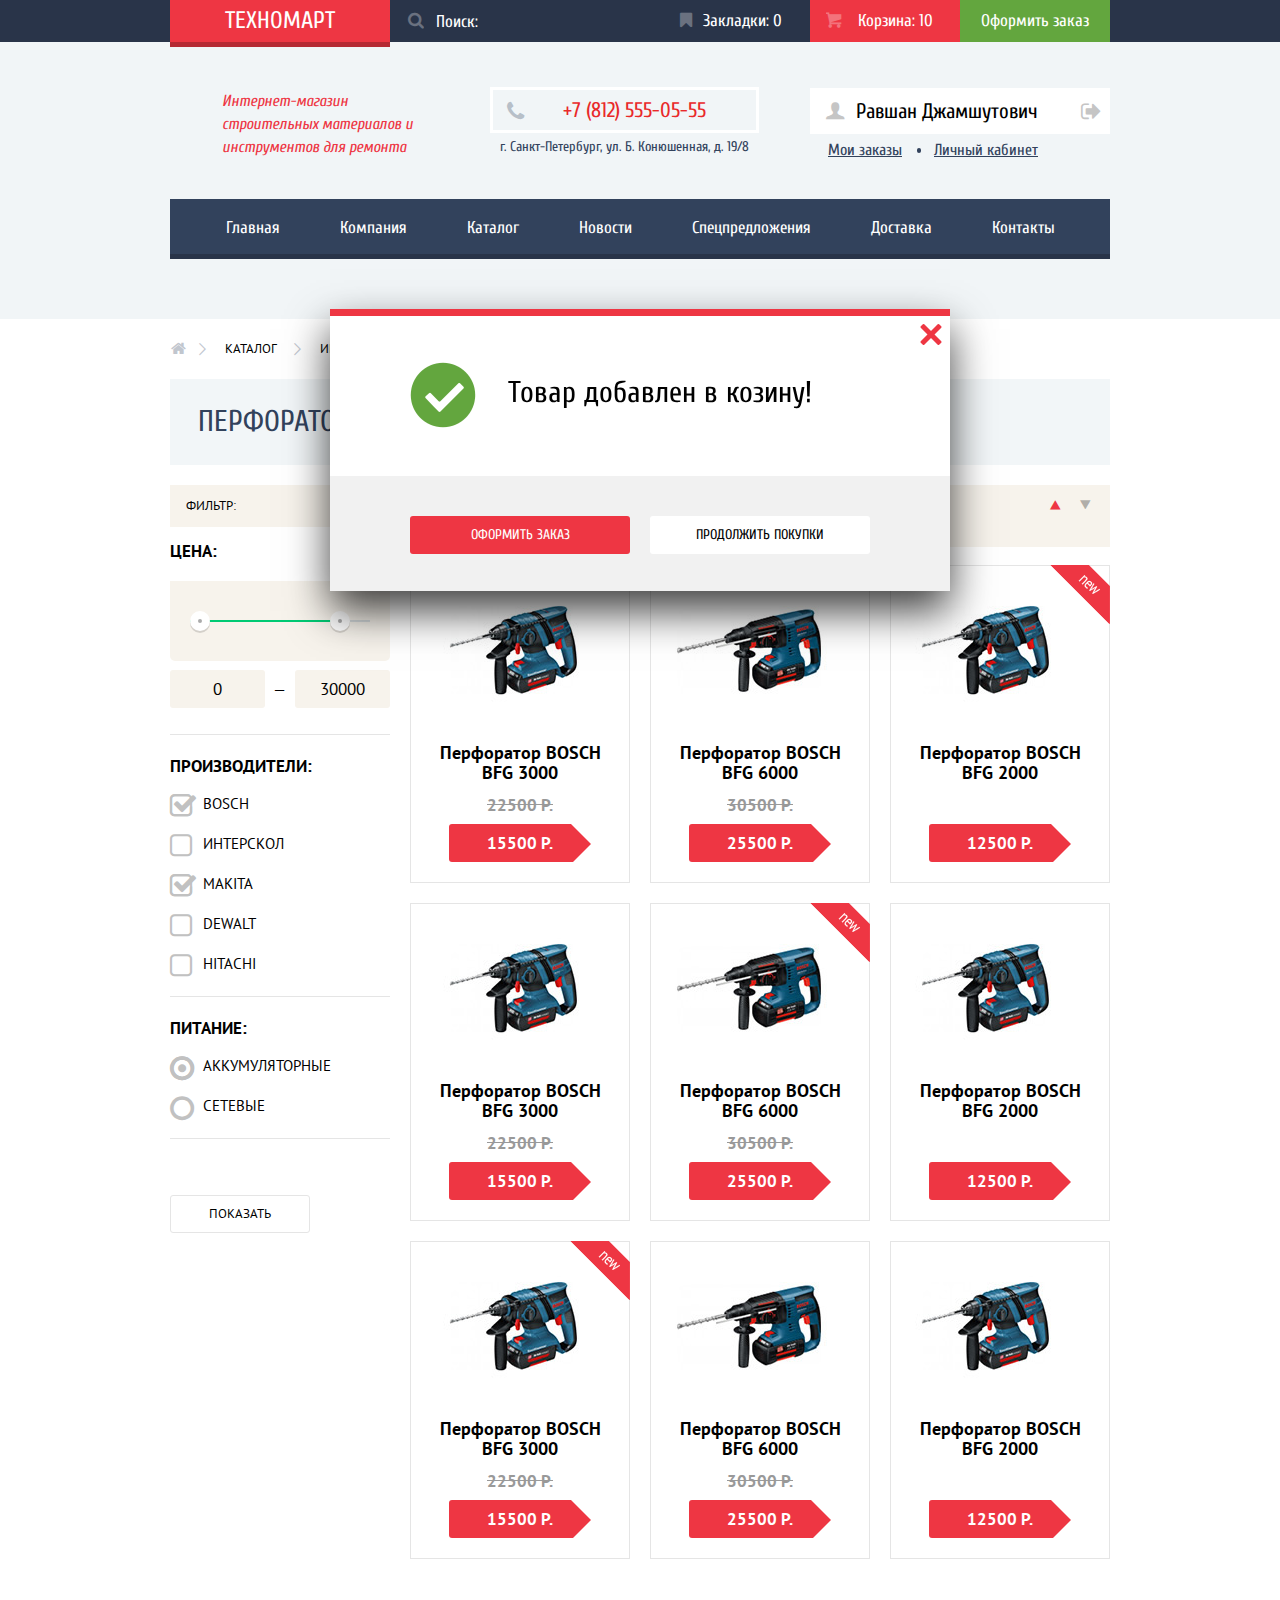
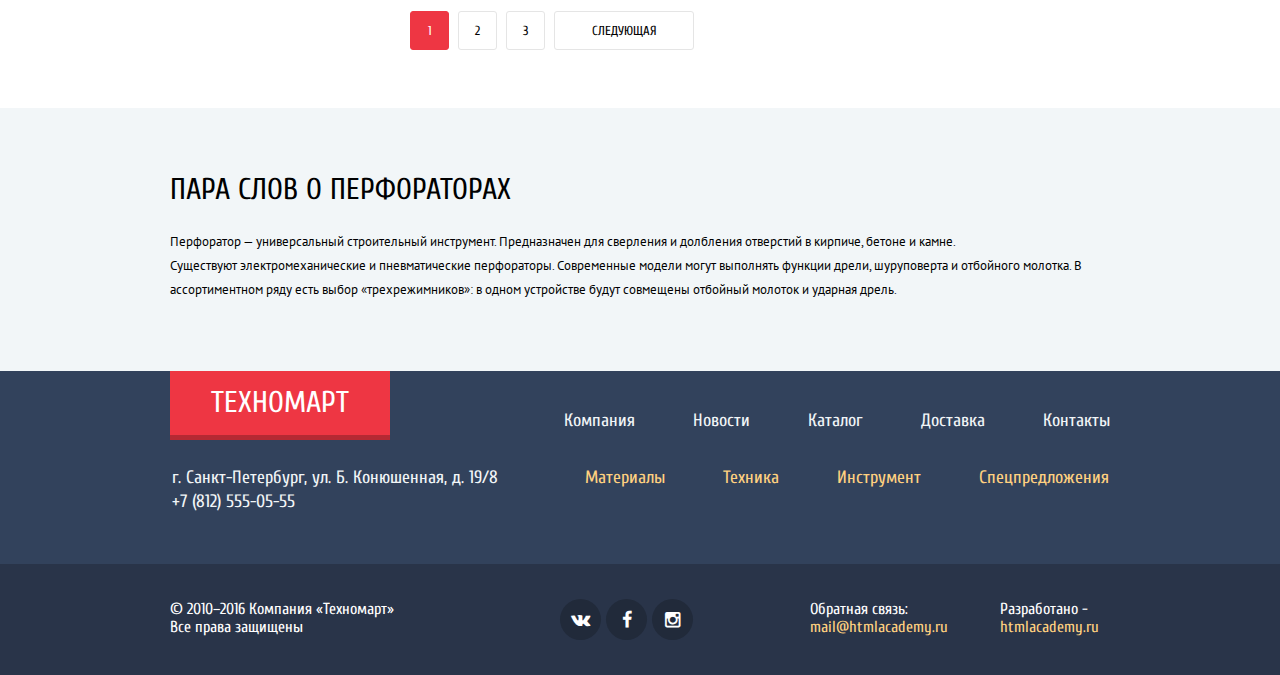
==== commit 0a1ff7f4: "стилизация - модальные формы" ====
--- a/catalog.html
+++ b/catalog.html
@@ -392,7 +392,7 @@
       </div>
     </footer>
     <div class="message-info-add-card">
-      <div class="btn btn-close"></div>
+      <button class="btn-close" type="button" tittle="Закрыть">Закрыть</button>
       <p class="information-message">
         Товар добавлен в козину!
       </p>
--- a/css/style.css
+++ b/css/style.css
@@ -10,7 +10,6 @@
   font-weight: 400;
   font-family: "PT Sans", "Arial", sans-serif;
   color: #000000;
-
   background-color: #ffffff;
 }
 
@@ -315,6 +314,7 @@
 
 .icon-search:active::before {
   color: #ee3643;
+  opacity: 1;
 }
 
 .shop-about {
@@ -473,6 +473,7 @@
 
 .user-block a:hover::before {
   color: #32425c;
+  background-color: transparent;
 }
 
 .user-info a {
@@ -488,13 +489,19 @@
   color: #ee3643;
 }
 
+.user-info a:hover {
+  background-color: transparent;
+}
+
 .user-info a:active {
   color: #cacfd5;
+  background-color: transparent;
 }
 
 .btn-user a:active,
 .user-block-sign-in a:active {
   color: #cacaca;
+  background-color: #ffffff;
 }
 
 .btn-user a:active::before,
@@ -616,7 +623,7 @@
   cursor: pointer;
 }
 
-.promo-slider .btn-listing::before {
+.promo-slider .btn-listing {
   position: absolute;
   top: 50%;
   margin-top: -10px;
@@ -630,13 +637,13 @@
   z-index: 20;
 }
 
-.promo-slider .left::before {
+.promo-slider .left {
   left: 30px;
   transform: rotate(225deg);
   cursor: pointer;
 }
 
-.promo-slider .right::before {
+.promo-slider .right {
   right: 26px;
   transform: rotate(45deg);
   cursor: pointer;
@@ -1055,7 +1062,7 @@
   top: 0;
   left: 0;
   width: 218px;
-  height: 97px;
+  height: 95px;
   padding: 40px 0;
   padding-top: 43px;
   background-color: #ffffff;
@@ -1190,10 +1197,14 @@
 }
 
 .pagination a:hover {
+  background-color: #ffffff;
+  color: #000000;
   border-color: #bdc6ca;
 }
 
 .pagination a:active {
+  background-color: #ffffff;
+  color: #000000;
   border-color: #ee3643;
 }
 
@@ -1262,7 +1273,6 @@
 
 .services {
   background-color: #f2f6f8;
-  margin-bottom: 75px;
 }
 
 .services-slider {
@@ -1799,6 +1809,8 @@
 }
 
 .company-info {
+  position: relative;
+  padding-top: 75px;
   margin-bottom: 20px;
 }
 
@@ -1819,6 +1831,7 @@
   text-decoration: none;
   font-size: 30px;
   line-height: 30px;
+  outline: none;
 }
 
 .footer-navigation {
@@ -1996,7 +2009,6 @@
   cursor: pointer;
 }
 
-
 .social-btn:hover,
 .social-btn:active {
   background-color: #ee3643;
@@ -2025,6 +2037,181 @@
   content: "\1f4f7";
 }
 
+.modal-overlay {
+  position: fixed;
+  top: 0;
+  left: 0;
+  z-index: 30;
+  width: 100%;
+  height: 100%;
+  background: rgba(0, 0, 0, 0.5);
+}
+
+.message-info-add-card,
+.form-write-us {
+  display: none;
+  box-sizing: border-box;
+  position: fixed;
+  z-index: 30;
+  top: 50%;
+  left: 50%;
+  transform: translate(-50%, -50%);
+  width: 620px;
+  color: #000000;
+  background-color: #ffffff;
+  box-shadow: 0 20px 40px rgba(0, 1, 1, 0.75);
+  border-top: 7px solid #ee3643;
+}
+
+.message-info-add-card {
+  display: block;
+  padding-top: 46px;
+}
+
+.message-info-add-card .information-message {
+  position: relative;
+  margin: 0 80px;
+  margin-bottom: 52px;
+  padding: 22px 98px;
+  padding-right: 40px;
+  font-size: 30px;
+  line-height: 18px;
+  font-family: "Cuprum", "Arial", sans-serif;
+}
+
+.message-info-add-card .information-message::before {
+    position: absolute;
+    content: "";
+    top: 0;
+    left: 0;
+    width: 66px;
+    height: 66px;
+    background: url("../img/sprite.png");
+    background-position: -10px -804px;
+}
+
+.form-write-us-wrapper {
+  margin-top: 46px;
+  padding: 0 80px;
+}
+
+.form-write-us .row {
+  margin-bottom: 20px;
+}
+
+.form-write-us label {
+  display: block;
+  margin-bottom: 10px;
+  font-size: 18px;
+  line-height: 18px;
+  font-family: "Cuprum", "Arial", sans-serif;
+}
+
+.form-write-us input,
+.form-write-us textarea {
+  box-sizing: border-box;
+  width: 220px;
+  padding: 8px 15px;
+  font: inherit;
+  color: inherit;
+  font-size: 13px;
+  line-height: 18px;
+  border: 2px solid #d7dcde;
+  border-radius: 2px;
+  outline: none;
+}
+
+.form-write-us input {
+  width: 220px;
+  vertical-align: top;
+}
+
+.form-write-us textarea {
+  margin-bottom: 37px;
+  vertical-align: top;
+  overflow: auto;
+  resize: none;
+  width: 460px;
+  height: 114px;
+}
+
+.form-write-us input::-webkit-input-placeholder,
+.form-write-us textarea::-webkit-input-placeholder,
+.form-write-us input::-moz-placeholder,
+.form-write-us textarea::-moz-placeholder {
+  color: #999999;
+  opacity: 1;
+}
+
+.btn-close {
+  position: absolute;
+  top: 8px;
+  right: 8px;
+  width: 22px;
+  height: 22px;
+  font-size: 0;
+  background-color: transparent;
+  border: 0;
+  outline: 0;
+  cursor: pointer;
+}
+
+.btn-close::before,
+.btn-close::after {
+  content: "";
+  position: absolute;
+  top: 8px;
+  left: -2px;
+  width: 26px;
+  height: 5px;
+  background-color: #ee3643;
+  border-radius: 1px;
+}
+
+.btn-close::before {
+  transform: rotate(45deg);
+}
+
+.btn-close::after {
+  transform: rotate(-45deg);
+}
+
+.form-write-us .bottom-part,
+.message-info-add-card .bottom-part {
+  padding: 0 80px;
+  padding-bottom: 37px;
+  background-color: #f1f1f1;
+}
+
+.message-info-add-card .bottom-part {
+  font-size: 0;
+}
+
+.message-info-add-card .btn-to-order,
+.message-info-add-card .btn-back-catalog {
+  box-sizing: border-box;
+  display: inline-block;
+  vertical-align: top;
+  margin: 40px 0;
+  margin-bottom: 0;
+  margin-right: 20px;
+  width: 220px;
+}
+
+.message-info-add-card .btn-back-catalog {
+  background-color: #ffffff;
+  color: #000000;
+}
+
+.bottom-part .btn:nth-child(2n) {
+  margin-right: 0;
+}
+
+.form-write-us .btn-write-us {
+  margin: 37px 0;
+  width: 100%;
+}
+
 .form-write-us .column {
   float: left;
   width: 220px;
@@ -2035,6 +2222,17 @@
   margin-right: 0;
 }
 
-.form-write-us label {
-  display: block;
-}
+.full-interactive-map {
+  display: none;
+  position: absolute;
+  z-index: 30;
+  top: 34px;
+  left: 50%;
+  transform: translate(-50%, 0);
+  width: 940px;
+  height: 446px;
+  background-color: #f1efe8;
+  background: url("../img/map-full.jpg");
+  color: #000000;
+  box-shadow: 0 0 18px 0 rgba(35, 31, 32, 0.5);
+}
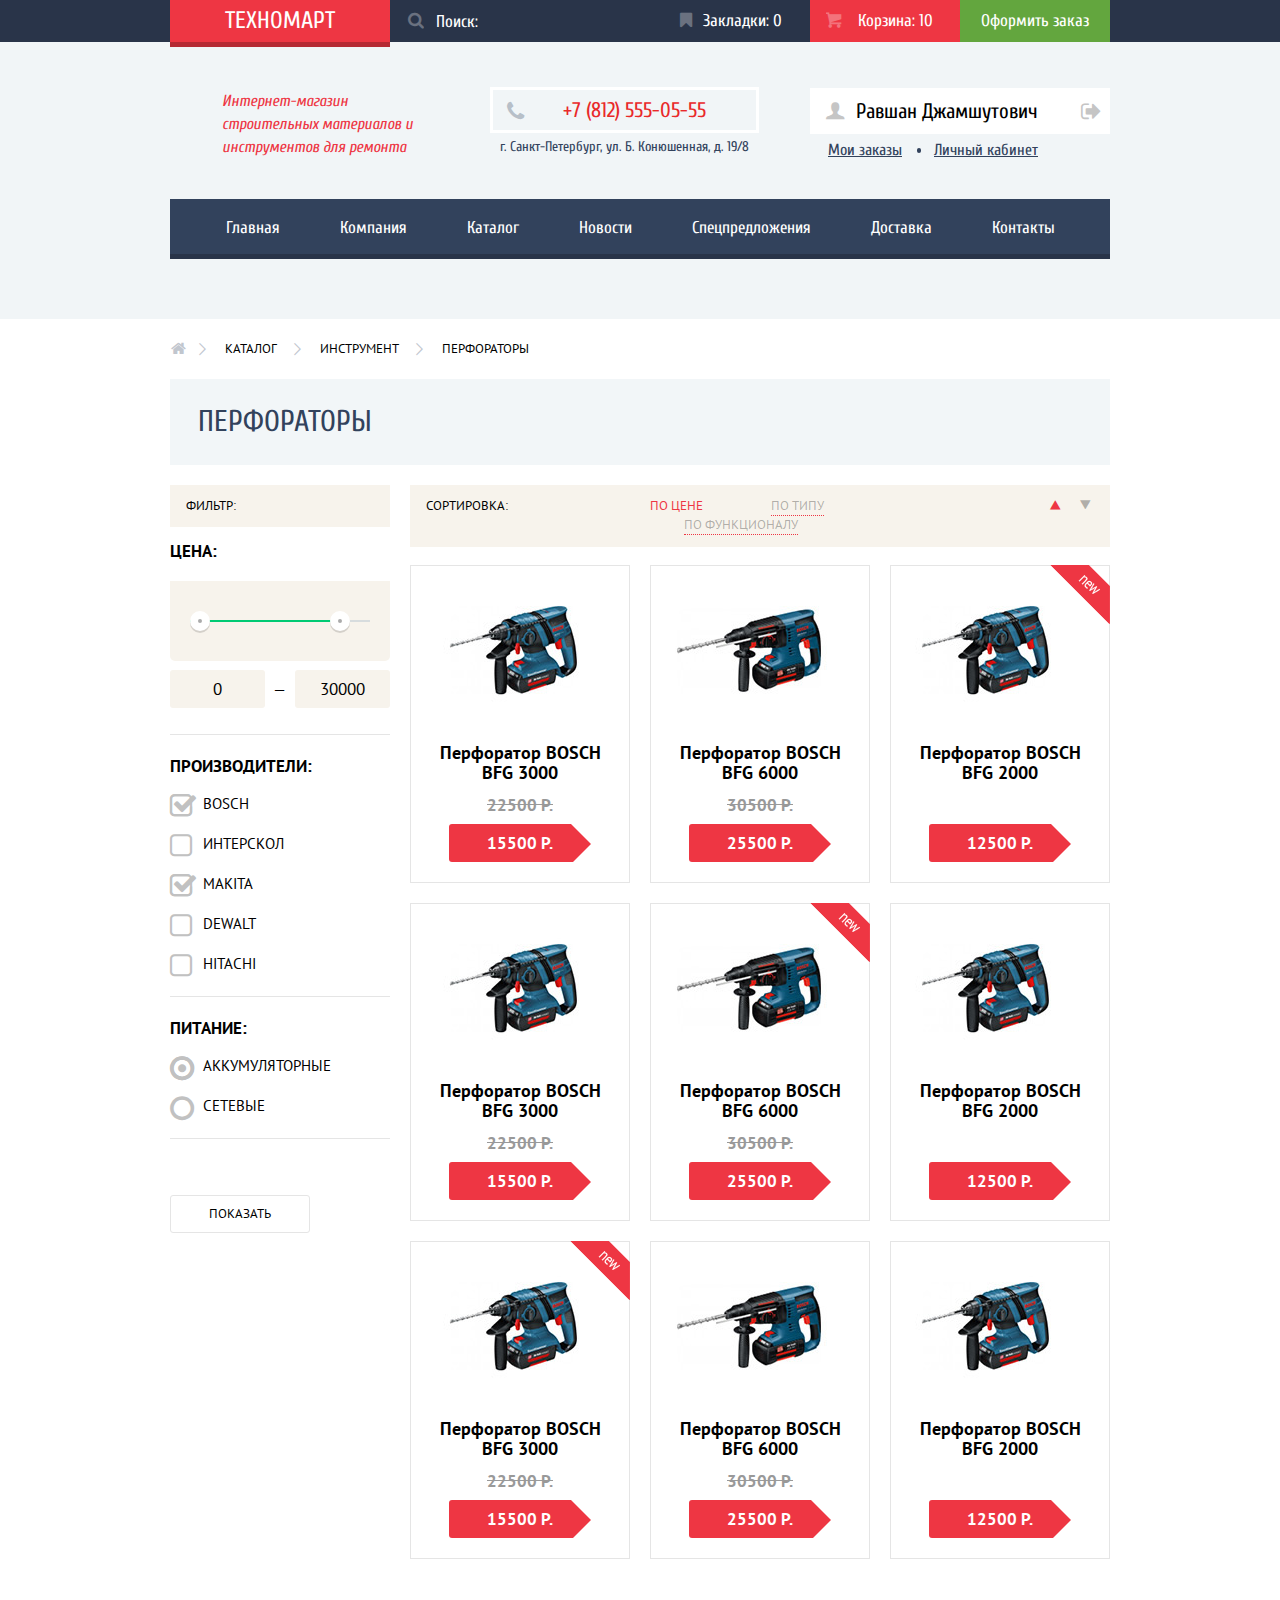
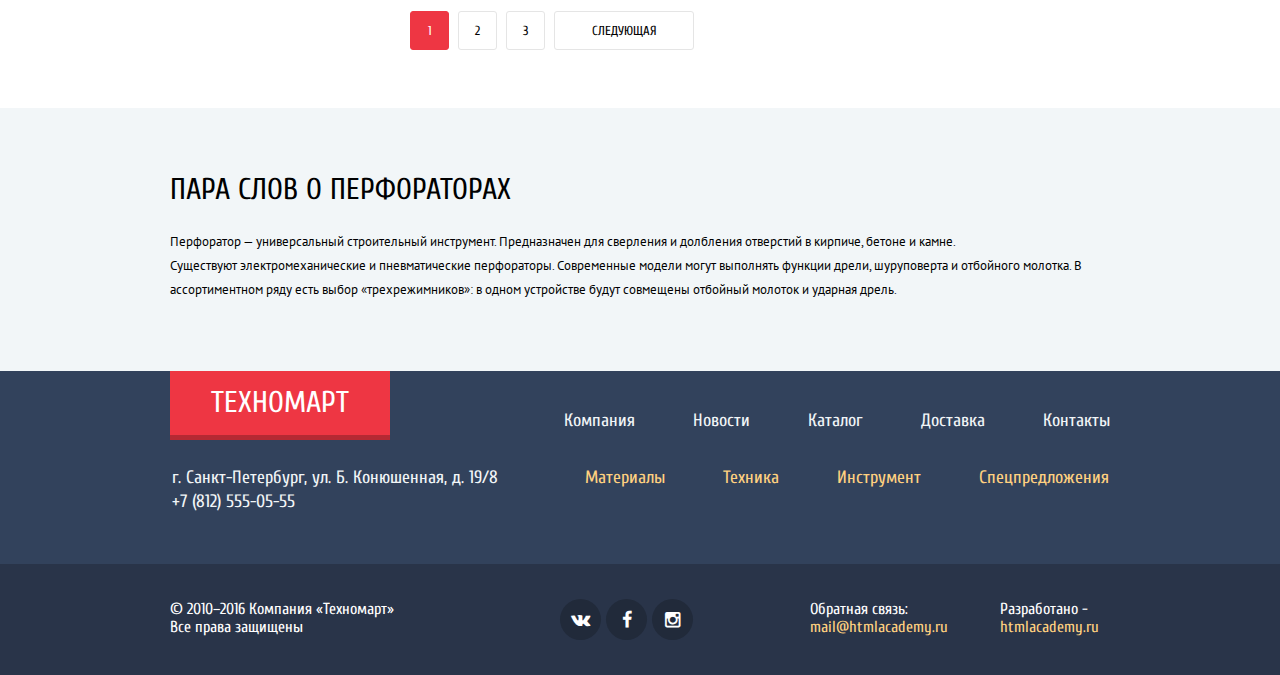
==== commit cf5717c3: "Высота слайдеров" ====
--- a/catalog.html
+++ b/catalog.html
@@ -310,9 +310,6 @@
             </div>
             <ul class="pagination">
               <li>
-                <a href="#prev" class="btn prev-btn-page">предыдущая</a>
-              </li>
-              <li>
                 <a href="#1" class="btn btn-page current">1</a>
               </li>
               <li>
@@ -392,7 +389,7 @@
       </div>
     </footer>
     <div class="message-info-add-card">
-      <button class="btn-close" type="button" tittle="Закрыть">Закрыть</button>
+      <button class="btn-close" type="button" title="Закрыть">Закрыть</button>
       <p class="information-message">
         Товар добавлен в козину!
       </p>
--- a/css/style.css
+++ b/css/style.css
@@ -592,7 +592,6 @@
 .promo .promo-slider {
   position: relative;
   width: 620px;
-  height: 265px;
   background-color: #554939;
   color: #ffffff;
 }
@@ -653,7 +652,7 @@
   overflow: hidden;
   display: none;
   width: 620px;
-  height: 265px;
+  min-height: 265px;
 }
 
 #btn-promo-1:checked ~ .promo-slides .promo-slide:nth-child(1),
@@ -1178,15 +1177,9 @@
   font-size: 13px;
 }
 
-.pagination .prev-btn-page,
 .pagination .next-btn-page {
   min-width: 140px;
 }
-
-.pagination li:first-child {
-  display: none;
-}
-
 
 .pagination .current,
 .pagination .current:hover,
@@ -1209,7 +1202,7 @@
 }
 
 .producers-popular {
-  margin-bottom: 67px;
+  margin-bottom: 65px;
 }
 
 .producers-list {
@@ -1278,7 +1271,6 @@
 .services-slider {
   position: relative;
   width: 940px;
-  height: 284px;
   background-color: transparent;
 }
 
@@ -1286,6 +1278,7 @@
   position: relative;
   float: left;
   width: 240px;
+  margin-bottom: 102px;
 }
 
 .services-slider-controls:after {
@@ -1335,8 +1328,8 @@
 
 .services-slide {
   display: none;
-  width: 640px;
-  height: 284px;
+  width: 620px;
+  min-height: 284px;
   overflow: hidden;
   background-color: transparent;
 }
@@ -2064,7 +2057,6 @@
 }
 
 .message-info-add-card {
-  display: block;
   padding-top: 46px;
 }
 
